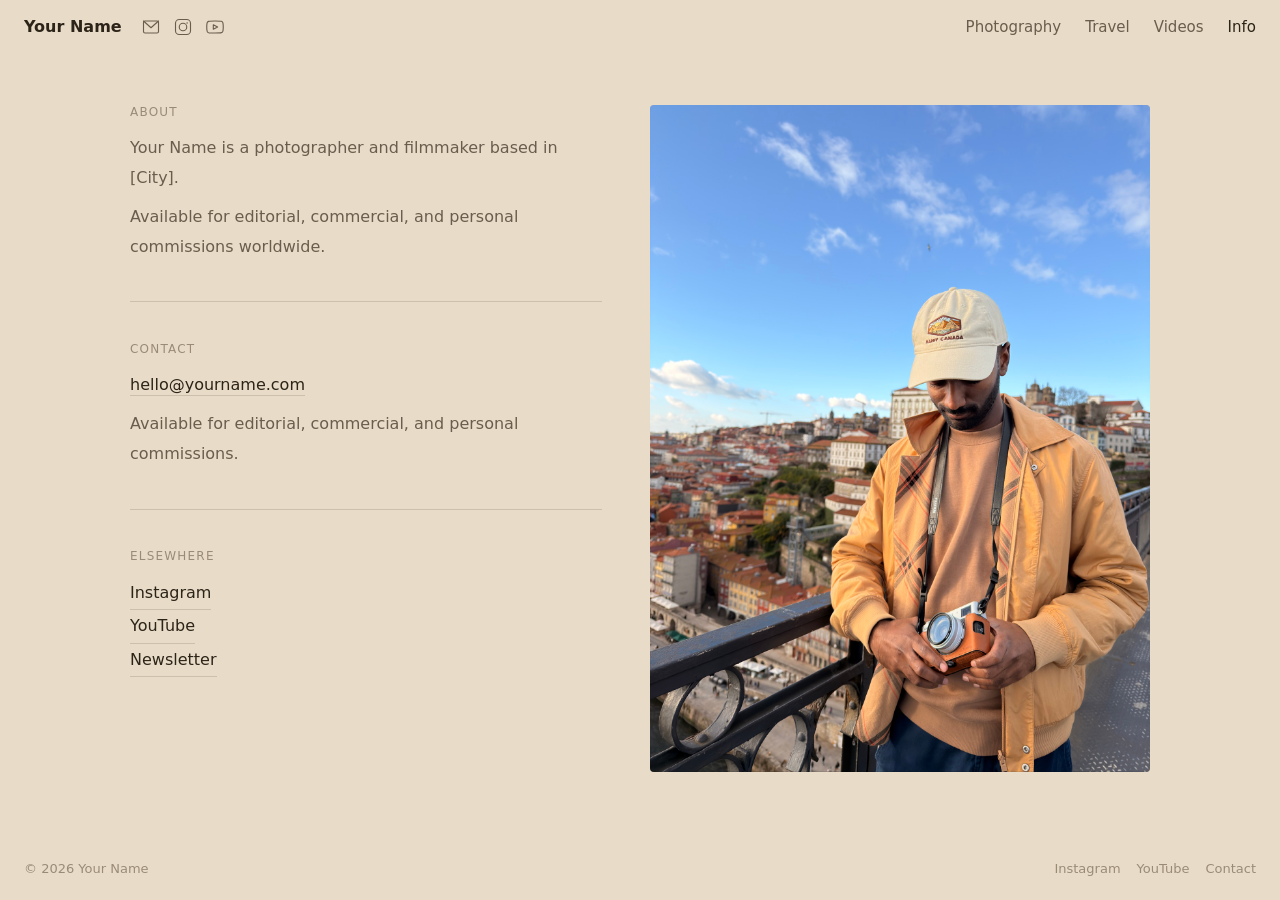
==== info.html @ 9f69a1db "Swap info layout: text left, photo right https://claude.ai/code/session_01G52VGxTsSgMnrUR9wbrgtR" ====
<!DOCTYPE html>
<html lang="en">
<head>
  <meta charset="UTF-8">
  <meta name="viewport" content="width=device-width, initial-scale=1.0">
  <title>Info</title>
  <link rel="stylesheet" href="style.css">
</head>
<body>
  <nav>
    <div class="nav-left">
      <a class="site-name" href="index.html" id="nav-name"></a>
      <div class="nav-icons" id="nav-icons"></div>
    </div>
    <div class="nav-links" id="nav-links"></div>
    <div class="nav-hamburger"><span></span><span></span></div>
  </nav>

  <div class="info-layout">
    <div class="info-content" id="info-content"></div>
    <div class="info-photo" id="info-photo"></div>
  </div>

  <footer>
    <span class="footer-copy" id="footer-copy"></span>
    <div class="footer-links" id="footer-links"></div>
  </footer>

  <script src="config.js"></script>
  <script src="nav.js"></script>
  <script>
    // Nav
    document.getElementById("nav-name").textContent = CONFIG.name;
    const navLinks = document.getElementById("nav-links");
    CONFIG.nav.links.forEach(l => {
      const a = document.createElement("a");
      a.href = l.href;
      a.textContent = l.label;
      navLinks.appendChild(a);
    });

    // Photo
    const photoWrap = document.getElementById("info-photo");
    if (CONFIG.info.portrait) {
      const img = document.createElement("img");
      img.src = CONFIG.info.portrait;
      img.alt = CONFIG.name;
      img.loading = "lazy";
      photoWrap.appendChild(img);
    }

    // Info sections
    const wrap = document.getElementById("info-content");
    const sections = [];

    // About
    sections.push({
      label: "About",
      html: '<div class="info-body">' + CONFIG.info.bio.map(p => '<p>' + p + '</p>').join('') + '</div>'
    });

    // Selected clients
    if (CONFIG.info.clients.length > 0) {
      sections.push({
        label: "Selected clients",
        html: '<ul class="info-list">' + CONFIG.info.clients.map(c =>
          '<li>' + c.name + '<span>' + c.years + '</span></li>'
        ).join('') + '</ul>'
      });
    }

    // Gear
    if (CONFIG.info.gear.length > 0) {
      sections.push({
        label: "Gear",
        html: '<ul class="info-list">' + CONFIG.info.gear.map(g =>
          '<li>' + g + '</li>'
        ).join('') + '</ul>'
      });
    }

    // Contact
    sections.push({
      label: "Contact",
      html: '<div class="info-body"><p><a class="info-link" href="mailto:' + CONFIG.email + '">' + CONFIG.email + '</a></p><p>Available for editorial, commercial, and personal commissions.</p></div>'
    });

    // Elsewhere
    if (CONFIG.info.elsewhere.length > 0) {
      sections.push({
        label: "Elsewhere",
        html: '<ul class="info-list">' + CONFIG.info.elsewhere.map(l =>
          '<li><a class="info-link" href="' + (l.url || '#') + '" target="_blank">' + l.label + '</a></li>'
        ).join('') + '</ul>'
      });
    }

    sections.forEach((s, i) => {
      const section = document.createElement("div");
      section.className = "info-section";
      section.innerHTML = '<div class="info-label">' + s.label + '</div>' + s.html;
      wrap.appendChild(section);

      // Add divider after every section except the last
      if (i < sections.length - 1) {
        const divider = document.createElement("div");
        divider.className = "info-divider";
        wrap.appendChild(divider);
      }
    });

    // Footer
    document.getElementById("footer-copy").textContent = "© " + new Date().getFullYear() + " " + CONFIG.name;
    const footerLinks = document.getElementById("footer-links");
    CONFIG.info.elsewhere.forEach(link => {
      if (!link.url) return;
      const a = document.createElement("a");
      a.href = link.url;
      a.target = "_blank";
      a.textContent = link.label;
      footerLinks.appendChild(a);
    });
    const contactA = document.createElement("a");
    contactA.href = "info.html";
    contactA.textContent = "Contact";
    footerLinks.appendChild(contactA);
  </script>
</body>
</html>
---- style.css ----
*, *::before, *::after { box-sizing: border-box; margin: 0; padding: 0; }

:root {
  --bg: #e8dcc8;
  --text: #2c2418;
  --text-muted: #6b5d4d;
  --text-faint: #9a8b78;
  --border: rgba(44, 36, 24, 0.15);
  --gap: 3px;
  --page-margin: 24px;
  --font: system-ui, -apple-system, sans-serif;
}

html { -webkit-font-smoothing: antialiased; }
body { background: var(--bg); color: var(--text); font-family: var(--font); font-weight: 500; }

/* Nav */
nav {
  display: flex; align-items: center; justify-content: space-between;
  padding: 17px var(--page-margin);
  position: sticky; top: 0; background: var(--bg); z-index: 10;
}
.nav-left { display: flex; align-items: center; gap: 20px; }
.site-name { font-size: 16px; color: var(--text); text-decoration: none; font-weight: 600; }
.nav-icons { display: flex; align-items: center; gap: 14px; }
.nav-icons a { color: var(--text-muted); transition: color 0.1s; display: flex; }
.nav-icons a:hover { color: var(--text); }
.nav-icons svg { width: 18px; height: 18px; }
.nav-links { display: flex; gap: 24px; }
.nav-links a { font-size: 15px; color: var(--text-muted); text-decoration: none; transition: color 0.1s; font-weight: 500; }
.nav-links a:hover, .nav-links a.active { color: var(--text); }
.nav-hamburger { display: none; flex-direction: column; gap: 4px; cursor: pointer; padding: 4px; }
.nav-hamburger span { display: block; width: 18px; height: 0.5px; background: var(--text-muted); }

/* Overview grid */
.photo-grid {
  display: grid;
  grid-template-columns: repeat(3, minmax(0, 1fr));
  gap: var(--gap);
  padding: var(--page-margin);
}
.cell { background: #1a1a1a; overflow: hidden; cursor: pointer; display: block; position: relative; }
.cell:hover { opacity: 0.86; transition: opacity 0.12s; }
.cell img { width: 100%; height: 100%; object-fit: cover; display: block; }
.cell.sq   { aspect-ratio: 1 / 1; }
.cell.tall { aspect-ratio: 2 / 3; grid-row: span 2; }
.cell.wide { grid-column: span 2; aspect-ratio: 3 / 2; }

/* Travel grid */
.travel-grid {
  display: grid;
  grid-template-columns: repeat(4, minmax(0, 1fr));
  gap: var(--gap);
  padding: var(--page-margin);
}
.travel-cell { aspect-ratio: 1 / 1; background: #1a1a1a; overflow: hidden; cursor: pointer; position: relative; }
.travel-cell:hover { opacity: 0.86; transition: opacity 0.12s; }
.travel-cell img { width: 100%; height: 100%; object-fit: cover; display: block; }
.travel-label {
  position: absolute; bottom: 0; left: 0; right: 0;
  padding: 28px 10px 9px;
  background: linear-gradient(transparent, rgba(0, 0, 0, 0.55));
}
.travel-label span { font-size: 14px; color: rgba(255,255,255,0.85); letter-spacing: 0.04em; }

/* Video grid */
.video-grid {
  display: grid;
  grid-template-columns: repeat(2, minmax(0, 1fr));
  gap: 12px; padding: var(--page-margin);
}
.video-card { cursor: pointer; }
.video-card:hover { opacity: 0.86; transition: opacity 0.12s; }
.video-thumb {
  aspect-ratio: 16 / 9; background: #1a1a1a;
  border-radius: 4px; overflow: hidden;
  position: relative; display: flex; align-items: center; justify-content: center;
}
.video-thumb img { width: 100%; height: 100%; object-fit: cover; display: block; }
.play-btn {
  position: absolute; width: 38px; height: 38px; border-radius: 50%;
  background: rgba(255,255,255,0.12); border: 0.5px solid rgba(255,255,255,0.25);
  display: flex; align-items: center; justify-content: center;
}
.play-btn svg { margin-left: 2px; }
.video-meta { padding: 9px 2px 0; }
.video-title { font-size: 16px; color: var(--text); margin-bottom: 3px; }
.video-sub   { font-size: 14px; color: var(--text-muted); }

/* Info page */
.info-layout {
  display: flex; gap: 48px; align-items: flex-start;
  max-width: 1100px; margin: 0 auto; padding: 52px 40px 72px;
}
.info-photo {
  width: 500px; min-width: 500px; aspect-ratio: 3 / 4;
  background: #c9b99a; border-radius: 4px; overflow: hidden;
  position: sticky; top: 80px;
}
.info-photo img { width: 100%; height: 100%; object-fit: cover; display: block; }
.info-content { flex: 1; }
.info-section { margin-bottom: 40px; }
.info-label { font-size: 12px; letter-spacing: 0.1em; text-transform: uppercase; color: var(--text-faint); margin-bottom: 14px; }
.info-body { font-size: 16px; color: var(--text-muted); line-height: 1.85; }
.info-body p { margin-bottom: 10px; }
.info-body p:last-child { margin-bottom: 0; }
.info-list { list-style: none; }
.info-list li { font-size: 16px; color: var(--text-muted); line-height: 1.95; display: flex; justify-content: space-between; gap: 16px; }
.info-list li span { font-size: 14px; color: var(--text-faint); white-space: nowrap; }
.info-link { color: var(--text); text-decoration: none; border-bottom: 0.5px solid var(--border); padding-bottom: 1px; }
.info-link:hover { border-color: var(--text-muted); }
.info-divider { height: 0.5px; background: var(--border); margin-bottom: 40px; }


/* Lightbox */
.lightbox {
  display: none; position: fixed; inset: 0; z-index: 100;
  background: rgba(0,0,0,0.93);
  align-items: center; justify-content: center; flex-direction: column;
  gap: 14px; cursor: pointer;
}
.lightbox.open { display: flex; }
.lightbox img { max-width: 88vw; max-height: 85vh; object-fit: contain; display: block; }
.lightbox-hint { font-size: 13px; color: rgba(255,255,255,0.25); letter-spacing: 0.06em; }

/* Footer */
footer {
  display: flex; justify-content: space-between; align-items: center;
  padding: 14px var(--page-margin); margin-top: var(--gap);
}
.footer-copy { font-size: 13px; color: var(--text-faint); }
.footer-links { display: flex; gap: 16px; }
.footer-links a { font-size: 13px; color: var(--text-faint); text-decoration: none; }
.footer-links a:hover { color: var(--text-muted); }

/* Mobile */
@media (max-width: 640px) {
  nav { padding: 14px 16px; }
  .nav-links { display: none; }
  .nav-links.open {
    display: flex; flex-direction: column;
    position: absolute; top: 48px; left: 0; right: 0;
    background: var(--bg);
    padding: 16px 16px 20px; gap: 16px; z-index: 9;
  }
  .nav-hamburger { display: flex; }
  .photo-grid  { grid-template-columns: repeat(2, minmax(0, 1fr)); }
  .travel-grid { grid-template-columns: repeat(2, minmax(0, 1fr)); }
  .video-grid  { grid-template-columns: 1fr; padding: 14px; }
  .info-layout { flex-direction: column; padding: 36px 16px 56px; }
  .info-photo  { width: 100%; min-width: auto; aspect-ratio: 4 / 3; position: static; }
  footer { padding: 12px 16px; flex-direction: column; gap: 8px; align-items: flex-start; }
}
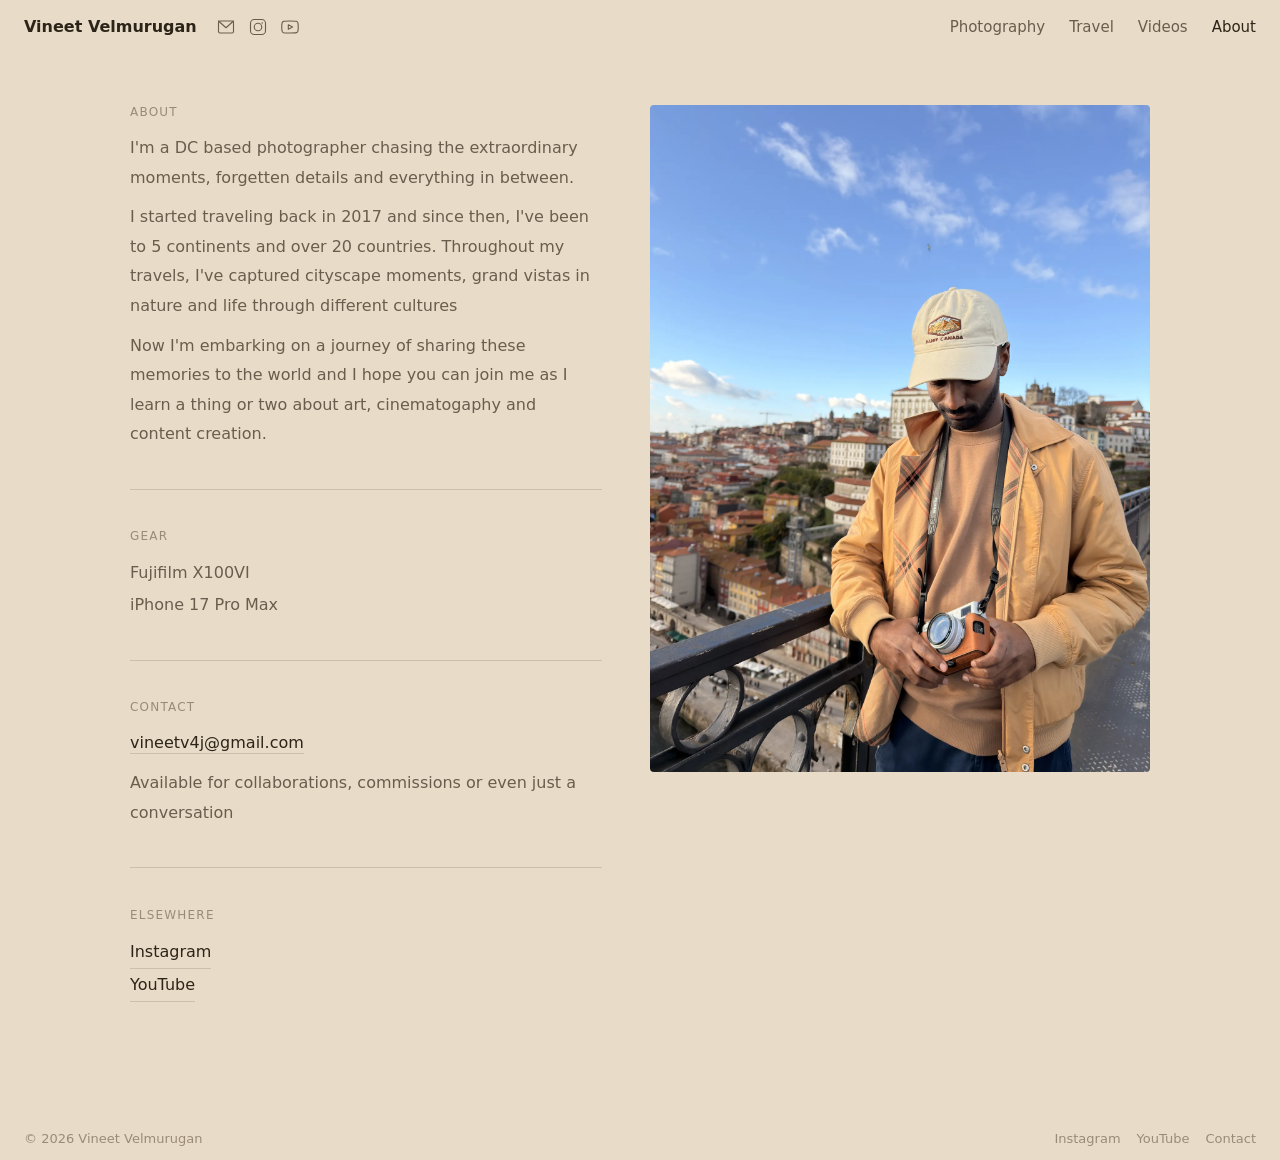
==== commit 5856d356: "test" ====
--- a/info.html
+++ b/info.html
@@ -82,7 +82,7 @@
     // Contact
     sections.push({
       label: "Contact",
-      html: '<div class="info-body"><p><a class="info-link" href="mailto:' + CONFIG.email + '">' + CONFIG.email + '</a></p><p>Available for editorial, commercial, and personal commissions.</p></div>'
+      html: '<div class="info-body"><p><a class="info-link" href="mailto:' + CONFIG.email + '">' + CONFIG.email + '</a></p><p>Available for collaborations, commissions or even just a conversation</p></div>'
     });
 
     // Elsewhere
--- a/style.css
+++ b/style.css
@@ -39,12 +39,9 @@
   gap: var(--gap);
   padding: var(--page-margin);
 }
-.cell { background: #1a1a1a; overflow: hidden; cursor: pointer; display: block; position: relative; }
+.cell { background: #1a1a1a; overflow: hidden; cursor: pointer; display: block; position: relative; aspect-ratio: 1 / 1; }
 .cell:hover { opacity: 0.86; transition: opacity 0.12s; }
 .cell img { width: 100%; height: 100%; object-fit: cover; display: block; }
-.cell.sq   { aspect-ratio: 1 / 1; }
-.cell.tall { aspect-ratio: 2 / 3; grid-row: span 2; }
-.cell.wide { grid-column: span 2; aspect-ratio: 3 / 2; }
 
 /* Travel grid */
 .travel-grid {
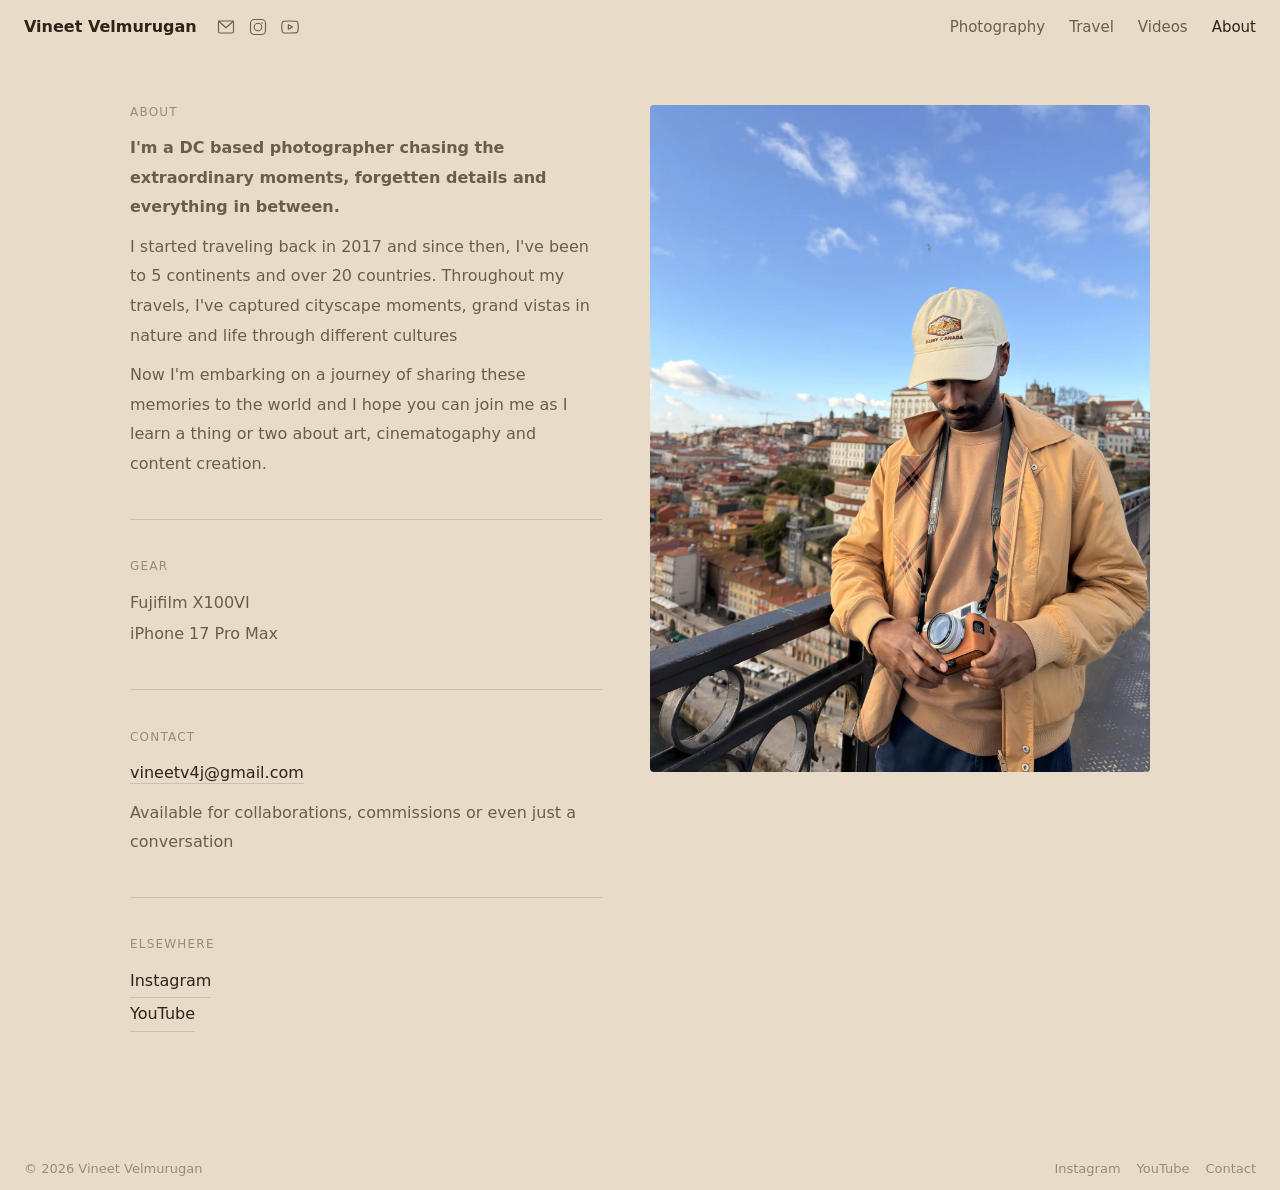
==== commit 9270deae: "Bold first bio line as tagline, fix Contact footer to mailto First paragraph in About section is now" ====
--- a/info.html
+++ b/info.html
@@ -56,7 +56,7 @@
     // About
     sections.push({
       label: "About",
-      html: '<div class="info-body">' + CONFIG.info.bio.map(p => '<p>' + p + '</p>').join('') + '</div>'
+      html: '<div class="info-body">' + CONFIG.info.bio.map((p, i) => i === 0 ? '<p><strong>' + p + '</strong></p>' : '<p>' + p + '</p>').join('') + '</div>'
     });
 
     // Selected clients
@@ -121,7 +121,7 @@
       footerLinks.appendChild(a);
     });
     const contactA = document.createElement("a");
-    contactA.href = "info.html";
+    contactA.href = "mailto:" + CONFIG.email;
     contactA.textContent = "Contact";
     footerLinks.appendChild(contactA);
   </script>
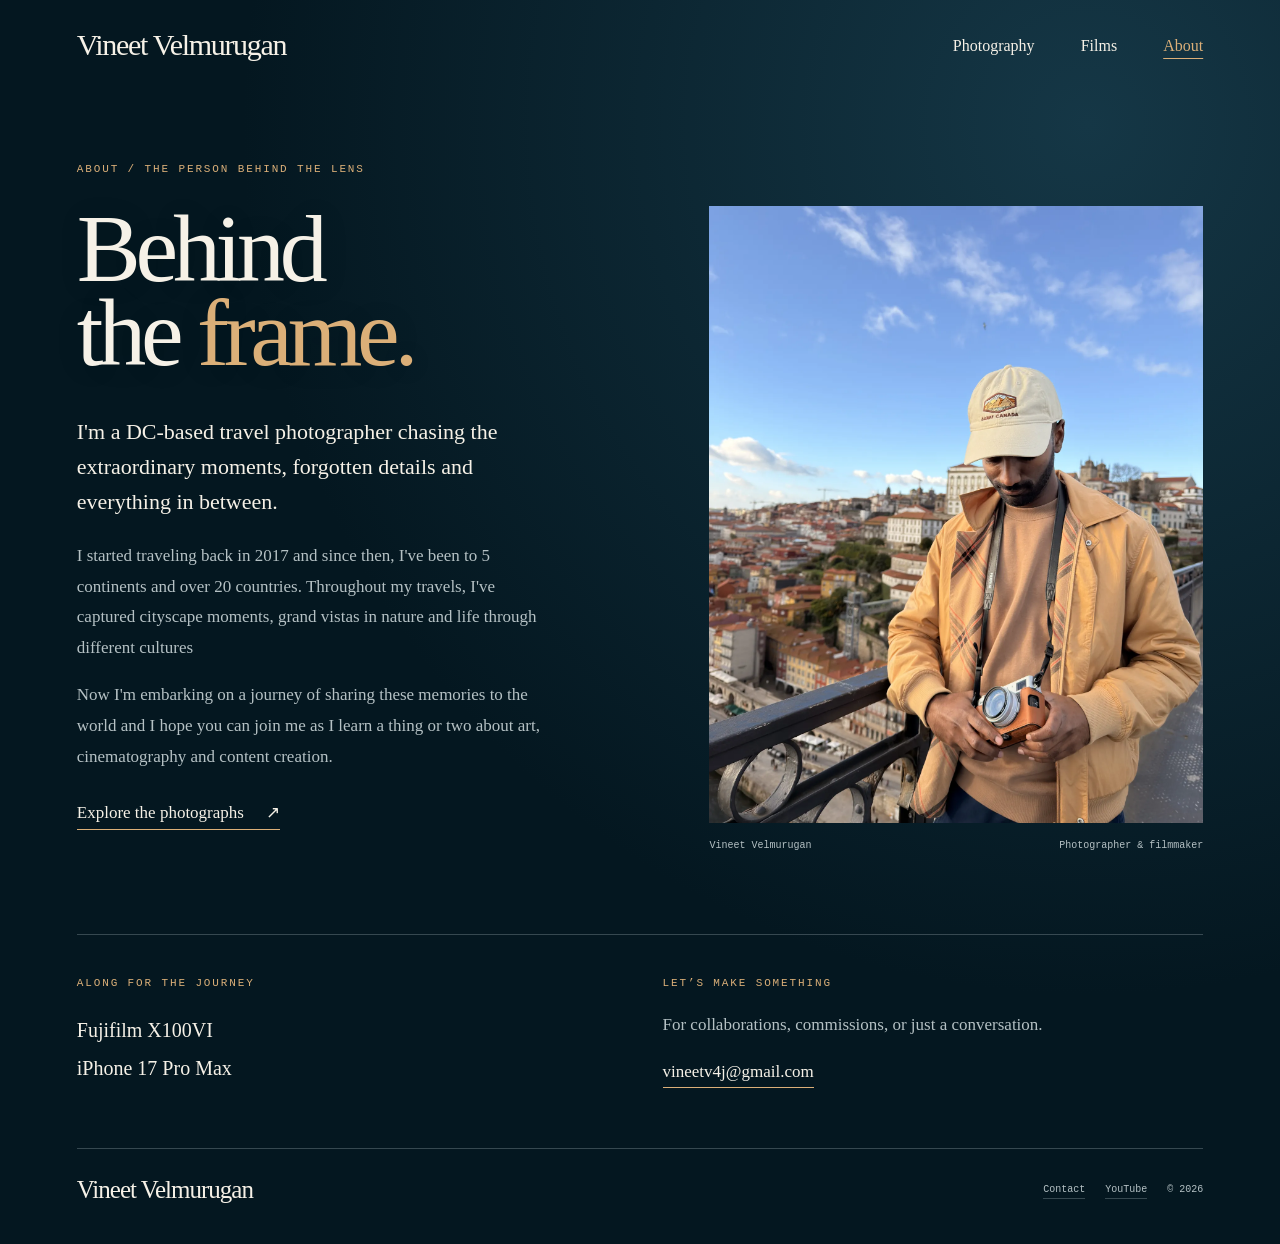
==== commit 7bb639ae: "Redesign About to match cinematic theme and refine light galleries" ====
--- a/info.html
+++ b/info.html
@@ -2,128 +2,42 @@
 <html lang="en">
 <head>
   <meta charset="UTF-8">
-  <meta name="viewport" content="width=device-width, initial-scale=1.0">
-  <title>Info</title>
-  <link rel="stylesheet" href="style.css">
+  <meta name="viewport" content="width=device-width, initial-scale=1">
+  <meta name="theme-color" content="#041720">
+  <meta name="description" content="Meet Vineet Velmurugan, a DC-based travel photographer and filmmaker chasing light around the world.">
+  <title>About — Vineet Velmurugan</title>
+  <link rel="stylesheet" href="light.css">
+  <script src="config.js" defer></script>
+  <script src="about.js" defer></script>
 </head>
-<body>
-  <nav>
-    <div class="nav-left">
-      <a class="site-name" href="index.html" id="nav-name"></a>
-      <div class="nav-icons" id="nav-icons"></div>
-    </div>
-    <div class="nav-links" id="nav-links"></div>
-    <div class="nav-hamburger"><span></span><span></span></div>
-  </nav>
-
-  <div class="info-layout">
-    <div class="info-content" id="info-content"></div>
-    <div class="info-photo" id="info-photo"></div>
-  </div>
-
-  <footer>
-    <span class="footer-copy" id="footer-copy"></span>
-    <div class="footer-links" id="footer-links"></div>
+<body class="about-page">
+  <a class="skip-link" href="#about">Skip to about</a>
+  <header class="site-header">
+    <a class="site-name" id="site-name" href="index.html"></a>
+    <nav class="site-nav" id="site-nav" aria-label="Main navigation"></nav>
+  </header>
+  <main id="about" class="about-main">
+    <section class="about-intro" aria-labelledby="about-title">
+      <div class="about-story">
+        <p class="eyebrow">About / The person behind the lens</p>
+        <h1 id="about-title"><span>Behind</span><span>the <em class="gold-text">frame.</em></span></h1>
+        <div class="about-bio" id="info-content"></div>
+        <a class="about-link" href="index.html#photography">Explore the photographs <span aria-hidden="true">↗</span></a>
+      </div>
+      <figure class="about-portrait" id="info-photo">
+        <figcaption><span id="portrait-name"></span><span>Photographer & filmmaker</span></figcaption>
+      </figure>
+    </section>
+    <section class="about-details" aria-label="Gear and contact">
+      <div><h2 class="eyebrow">Along for the journey</h2><ul class="about-list" id="about-gear"></ul></div>
+      <div><h2 class="eyebrow">Let’s make something</h2><p>For collaborations, commissions, or just a conversation.</p><a class="about-link" id="about-email"></a></div>
+      <div id="about-clients" hidden><h2 class="eyebrow">Selected clients</h2><ul class="about-list" id="client-list"></ul></div>
+    </section>
+  </main>
+  <footer class="site-footer">
+    <a class="footer-name" id="footer-name" href="info.html"></a>
+    <div class="footer-details"><a id="contact-link">Contact</a><a id="youtube-link" target="_blank" rel="noopener noreferrer">YouTube</a><span id="copyright"></span></div>
   </footer>
-
-  <script src="config.js"></script>
-  <script src="nav.js"></script>
-  <script>
-    // Nav
-    document.getElementById("nav-name").textContent = CONFIG.name;
-    const navLinks = document.getElementById("nav-links");
-    CONFIG.nav.links.forEach(l => {
-      const a = document.createElement("a");
-      a.href = l.href;
-      a.textContent = l.label;
-      navLinks.appendChild(a);
-    });
-
-    // Photo
-    const photoWrap = document.getElementById("info-photo");
-    if (CONFIG.info.portrait) {
-      const img = document.createElement("img");
-      img.src = CONFIG.info.portrait;
-      img.alt = CONFIG.name;
-      img.loading = "lazy";
-      photoWrap.appendChild(img);
-    }
-
-    // Info sections
-    const wrap = document.getElementById("info-content");
-    const sections = [];
-
-    // About
-    sections.push({
-      label: "About",
-      html: '<div class="info-body">' + CONFIG.info.bio.map((p, i) => i === 0 ? '<p><strong>' + p + '</strong></p>' : '<p>' + p + '</p>').join('') + '</div>'
-    });
-
-    // Selected clients
-    if (CONFIG.info.clients.length > 0) {
-      sections.push({
-        label: "Selected clients",
-        html: '<ul class="info-list">' + CONFIG.info.clients.map(c =>
-          '<li>' + c.name + '<span>' + c.years + '</span></li>'
-        ).join('') + '</ul>'
-      });
-    }
-
-    // Gear
-    if (CONFIG.info.gear.length > 0) {
-      sections.push({
-        label: "Gear",
-        html: '<ul class="info-list">' + CONFIG.info.gear.map(g =>
-          '<li>' + g + '</li>'
-        ).join('') + '</ul>'
-      });
-    }
-
-    // Contact
-    sections.push({
-      label: "Contact",
-      html: '<div class="info-body"><p><a class="info-link" href="mailto:' + CONFIG.email + '">' + CONFIG.email + '</a></p><p>Available for collaborations, commissions or even just a conversation</p></div>'
-    });
-
-    // Elsewhere
-    if (CONFIG.info.elsewhere.length > 0) {
-      sections.push({
-        label: "Elsewhere",
-        html: '<ul class="info-list">' + CONFIG.info.elsewhere.map(l =>
-          '<li><a class="info-link" href="' + (l.url || '#') + '" target="_blank">' + l.label + '</a></li>'
-        ).join('') + '</ul>'
-      });
-    }
-
-    sections.forEach((s, i) => {
-      const section = document.createElement("div");
-      section.className = "info-section";
-      section.innerHTML = '<div class="info-label">' + s.label + '</div>' + s.html;
-      wrap.appendChild(section);
-
-      // Add divider after every section except the last
-      if (i < sections.length - 1) {
-        const divider = document.createElement("div");
-        divider.className = "info-divider";
-        wrap.appendChild(divider);
-      }
-    });
-
-    // Footer
-    document.getElementById("footer-copy").textContent = "© " + new Date().getFullYear() + " " + CONFIG.name;
-    const footerLinks = document.getElementById("footer-links");
-    CONFIG.info.elsewhere.forEach(link => {
-      if (!link.url) return;
-      const a = document.createElement("a");
-      a.href = link.url;
-      a.target = "_blank";
-      a.textContent = link.label;
-      footerLinks.appendChild(a);
-    });
-    const contactA = document.createElement("a");
-    contactA.href = "mailto:" + CONFIG.email;
-    contactA.textContent = "Contact";
-    footerLinks.appendChild(contactA);
-  </script>
+  <noscript><p class="noscript">Enable JavaScript to read the biography. <a href="mailto:vineetv4j@gmail.com">Contact Vineet</a>.</p></noscript>
 </body>
 </html>
--- a/light.css
+++ b/light.css
@@ -0,0 +1,134 @@
+:root { color-scheme: dark; --bg: #041720; --text: #f6f1e7; --muted: #b5c1c4; --line: #82929966; --gold: #dbaf78; --gutter: clamp(22px, 6vw, 104px); --serif: Georgia, 'Times New Roman', serif; }
+* { box-sizing: border-box; }
+html { scroll-behavior: smooth; }
+body { margin: 0; background: var(--bg); color: var(--text); font-family: var(--serif); -webkit-font-smoothing: antialiased; }
+a { color: inherit; text-decoration: none; }
+button { color: inherit; font: inherit; cursor: pointer; }
+button, a { -webkit-tap-highlight-color: transparent; }
+button:disabled { opacity: .3; cursor: default; }
+button:focus-visible, a:focus-visible, [tabindex]:focus-visible { outline: 2px solid var(--gold); outline-offset: 6px; }
+[hidden] { display: none !important; }
+.sr-only { position: absolute; width: 1px; height: 1px; padding: 0; margin: -1px; overflow: hidden; clip-path: inset(50%); white-space: nowrap; }
+.skip-link { position: fixed; top: 12px; left: 12px; z-index: 30; padding: 14px; background: var(--bg); transform: translateY(-180%); }
+.skip-link:focus { transform: translateY(0); }
+.site-header { position: absolute; inset: 0 0 auto; z-index: 5; display: flex; justify-content: space-between; align-items: center; gap: 24px; padding: 28px var(--gutter); }
+.site-name { font-size: clamp(23px, 2.35vw, 34px); letter-spacing: -.045em; }
+.site-nav { display: flex; align-items: center; gap: clamp(24px, 3.6vw, 56px); font-size: 16px; }
+.site-nav a:hover { text-decoration: underline; text-underline-offset: 7px; }
+.hero { position: relative; min-height: 700px; height: 89svh; max-height: 1100px; display: flex; flex-direction: column; justify-content: flex-end; background: #0e3449; isolation: isolate; }
+.hero-image, .hero-shade { position: absolute; inset: 0; width: 100%; height: 100%; z-index: -2; }
+.hero-image { object-fit: cover; object-position: 50% 43%; }
+.hero-shade { z-index: -1; background: linear-gradient(180deg, #00101d36 0%, transparent 38%, #03192338 55%, var(--bg) 100%); }
+.hero-content { padding: 160px var(--gutter) 37px; }
+h1 { margin: 0; font-size: clamp(72px, 8.2vw, 124px); font-weight: 400; line-height: .88; letter-spacing: -.055em; text-shadow: 0 2px 28px #0002; }
+h1 span { display: block; }
+.hero-content p { font-size: clamp(16px, 1.65vw, 24px); line-height: 1.5; margin: 24px 0 0; }
+.light-tabs { display: grid; grid-template-columns: repeat(5, minmax(0, 1fr)); margin: 0 var(--gutter); padding: 8px 0 16px; scroll-margin-top: 20px; }
+.light-tab { position: relative; display: flex; align-items: center; flex-direction: column; gap: 13px; border: 0; padding: 13px 9px 19px; background: transparent; color: #c7d0d1; }
+.light-tab + .light-tab:before { content: ''; position: absolute; left: 0; top: 22%; height: 42%; width: 1px; background: var(--line); }
+.light-tab svg { width: 38px; height: 32px; color: var(--gold); }
+.light-tab span { font: 11px/1.4 ui-monospace, SFMono-Regular, Consolas, monospace; letter-spacing: .19em; text-transform: uppercase; }
+.light-tab[aria-selected=true] { color: var(--text); }
+.light-tab[aria-selected=true]:after { content: ''; position: absolute; bottom: 3px; width: 68%; height: 2px; background: var(--text); }
+.light-tab[aria-selected=true] svg { color: var(--text); }
+.gallery-section { margin: 0 var(--gutter); padding-top: 20px; }
+.gallery-track { --photo-height: clamp(270px, 29vw, 420px); display: flex; align-items: start; gap: 18px; overflow-x: auto; overscroll-behavior-x: contain; scroll-snap-type: x mandatory; padding: 0 0 13px; scrollbar-width: thin; scrollbar-color: #536b75 transparent; }
+.photo-card { flex: 0 0 auto; width: calc(var(--photo-height) * var(--ratio)); max-width: 85vw; margin: 0; scroll-snap-align: start; }
+.photo-button { display: block; width: 100%; padding: 0; background: #102a34; border: 0; text-align: left; }
+.photo-button img { width: 100%; height: var(--photo-height); display: block; object-fit: cover; }
+.photo-button:hover { opacity: .9; }
+.photo-card figcaption { padding: 10px 2px 0; font-size: 17px; }
+.gallery-controls { display: flex; justify-content: flex-end; align-items: center; gap: 14px; margin: 9px 0 30px; min-height: 46px; }
+.gallery-counter, #viewer-counter { font: 11px ui-monospace, SFMono-Regular, Consolas, monospace; letter-spacing: .08em; margin-right: 8px; }
+.round-button { background: transparent; border: 1px solid #c4ccce; width: 44px; height: 44px; border-radius: 50%; display: inline-flex; align-items: center; justify-content: center; font: 23px Georgia, serif; flex-shrink: 0; }
+.round-button:hover:not(:disabled) { background: #ffffff12; }
+.empty-gallery { padding: 70px var(--gutter); color: var(--muted); }
+.films-section { margin: 0 var(--gutter); padding: 28px 0 38px; border-top: 1px solid var(--line); scroll-margin-top: 25px; }
+.section-heading { display: flex; justify-content: space-between; align-items: baseline; gap: 20px; margin-bottom: 22px; }
+h2 { font: 400 clamp(30px, 3vw, 44px)/1.1 var(--serif); letter-spacing: -.035em; margin: 0; }
+.section-heading a { font-size: 15px; color: #d1d8d8; }
+.section-heading a:hover { text-decoration: underline; text-underline-offset: 5px; }
+.film-grid { display: grid; grid-template-columns: repeat(3, minmax(0, 1fr)); gap: 20px; }
+.film-card { display: block; min-width: 0; }
+.film-poster { position: relative; overflow: hidden; aspect-ratio: 16 / 10; background: #153643; }
+.film-poster img { position: absolute; width: 100%; height: 100%; object-fit: cover; filter: brightness(1.12) saturate(1.08); }
+.film-poster:after { position: absolute; content: ''; inset: 0; background: linear-gradient(transparent 55%, #00101966); }
+.film-location { position: absolute; z-index: 1; bottom: 48px; left: 15px; right: 15px; text-align: center; text-shadow: 0 1px 6px #000; font: 16px var(--serif); text-transform: uppercase; letter-spacing: .18em; }
+.play-icon { z-index: 1; position: absolute; bottom: 12px; left: calc(50% - 15px); width: 30px; height: 30px; border: 1px solid white; border-radius: 50%; display: grid; place-items: center; }
+.play-icon svg { width: 12px; height: 12px; margin-left: 2px; }
+.film-card:hover .film-poster img { filter: brightness(1.2) saturate(1.08); }
+.film-meta { display: flex; justify-content: space-between; gap: 15px; color: var(--muted); margin-top: 11px; font: 11px/1.6 ui-monospace, SFMono-Regular, Consolas, monospace; }
+.film-runtime { flex-shrink: 0; }
+.site-footer { display: flex; justify-content: space-between; gap: 25px; margin: 0 var(--gutter); padding: 27px 0 40px; border-top: 1px solid var(--line); }
+.footer-name { font-size: 25px; letter-spacing: -.04em; }
+.footer-details { display: flex; flex-wrap: wrap; align-items: center; justify-content: flex-end; gap: 20px; font: 10px/1.6 ui-monospace, SFMono-Regular, Consolas, monospace; color: var(--muted); }
+.footer-details a { border-bottom: 1px solid var(--line); }
+.photo-viewer { position: fixed; inset: 0; width: 100%; height: 100%; max-width: none; max-height: none; margin: 0; border: 0; padding: 65px max(22px, 5vw) 24px; background: #020d13f7; color: var(--text); }
+.photo-viewer[open] { display: flex; flex-direction: column; }
+.photo-viewer::backdrop { background: #020d13; }
+.viewer-close { position: absolute; right: 22px; top: 14px; z-index: 2; }
+.viewer-stage { flex: 1; min-height: 0; display: grid; place-items: center; }
+.viewer-stage img { display: block; max-width: 100%; max-height: calc(100svh - 160px); object-fit: contain; }
+.viewer-bottom { display: flex; gap: 20px; align-items: center; justify-content: space-between; padding-top: 16px; }
+.viewer-bottom p { max-width: 65ch; font-size: 15px; line-height: 1.5; }
+.viewer-controls { display: flex; align-items: center; gap: 16px; }
+.noscript { padding: 30px var(--gutter); }
+.noscript a { text-decoration: underline; }
+@media (min-width: 1700px) { .gallery-track { --photo-height: 440px; } }
+@media (max-width: 700px) {
+ .site-header { padding: 23px var(--gutter); flex-wrap: wrap; gap: 18px; }
+ .site-nav { gap: 26px; font-size: 14px; }
+ .hero { height: 85svh; min-height: 670px; max-height: 850px; }
+ .hero-image { object-position: 56% 40%; }
+ .hero-content { padding-bottom: 26px; }
+ h1 { font-size: clamp(66px, 13vw, 91px); }
+ .hero-content p { max-width: 29ch; }
+ .light-tabs { margin: 0 12px; }
+ .light-tab { padding: 10px 5px 18px; gap: 9px; }
+ .light-tab svg { width: 29px; height: 28px; }
+ .light-tab span { font-size: 9px; letter-spacing: .09em; max-width: 11ch; }
+ .light-tab[aria-selected=true]:after { width: 80%; }
+ .gallery-track { --photo-height: 290px; gap: 12px; }
+ .photo-card { max-width: 82vw; }
+ .gallery-controls { margin: 12px 0 24px; }
+ .section-heading { align-items: flex-start; flex-direction: column; gap: 12px; }
+ .film-grid { grid-template-columns: 1fr; gap: 26px; }
+ .film-poster { aspect-ratio: 16/9; }
+ .film-location { font-size: 20px; bottom: 60px; }
+ .play-icon { bottom: 17px; }
+ .site-footer { flex-direction: column; }
+ .footer-details { justify-content: flex-start; gap: 14px; }
+ .viewer-bottom { flex-direction: column; gap: 3px; }
+ .viewer-bottom p { margin: 8px 0; font-size: 13px; text-align: center; }
+ .viewer-stage img { max-height: calc(100svh - 230px); }
+}
+@media (prefers-reduced-motion: reduce) { html { scroll-behavior: auto; } }
+
+.gold-text { color: var(--gold); font-style: normal; }
+.about-page { background: radial-gradient(ellipse at 85% 10%, #153746 0, transparent 55%), var(--bg); }
+.about-page .site-header { position: relative; }
+.site-nav a[aria-current=page] { color: var(--gold); text-decoration: underline; text-underline-offset: 7px; }
+.about-main { margin: 0 var(--gutter); }
+.about-intro { display: grid; grid-template-columns: 1.1fr 1fr; gap: clamp(40px, 7vw, 110px); align-items: start; padding: 70px 0 80px; }
+.eyebrow { font: 11px/1.6 ui-monospace, SFMono-Regular, Consolas, monospace; letter-spacing: .17em; text-transform: uppercase; color: var(--gold); margin: 0 0 28px; }
+.about-story h1 { font-size: clamp(68px, 7.5vw, 112px); }
+.about-bio { max-width: 55ch; margin: 38px 0 26px; color: var(--muted); font-size: 17px; line-height: 1.8; }
+.about-bio p:first-child { color: var(--text); font-size: 22px; line-height: 1.6; }
+.about-link { display: inline-block; color: var(--text); font-size: 17px; line-height: 1.8; border-bottom: 1px solid var(--gold); overflow-wrap: anywhere; }
+.about-link:hover { color: var(--gold); }
+.about-link span { margin-left: 18px; }
+.about-portrait { margin: 0; padding-top: 45px; }
+.about-portrait img { width: 100%; aspect-ratio: 4 / 5; object-fit: cover; display: block; }
+.about-portrait figcaption { display: flex; justify-content: space-between; flex-wrap: wrap; gap: 8px; padding-top: 15px; color: var(--muted); font: 10px/1.6 ui-monospace, SFMono-Regular, Consolas, monospace; }
+.about-details { display: grid; grid-template-columns: 1fr 1fr; gap: 45px; border-top: 1px solid var(--line); padding: 40px 0 60px; }
+.about-details .eyebrow { margin-bottom: 18px; }
+.about-details p { color: var(--muted); font-size: 17px; line-height: 1.7; }
+.about-list { list-style: none; padding: 0; margin: 0; font-size: 20px; line-height: 1.9; }
+@media (max-width: 700px) {
+ .about-intro { grid-template-columns: 1fr; gap: 36px; padding: 45px 0; }
+ .about-story h1 { font-size: clamp(64px, 14vw, 92px); }
+ .about-bio { font-size: 16px; margin-top: 28px; }
+ .about-bio p:first-child { font-size: 20px; }
+ .about-portrait { padding-top: 0; }
+ .about-details { grid-template-columns: 1fr; gap: 32px; padding: 32px 0 45px; }
+}
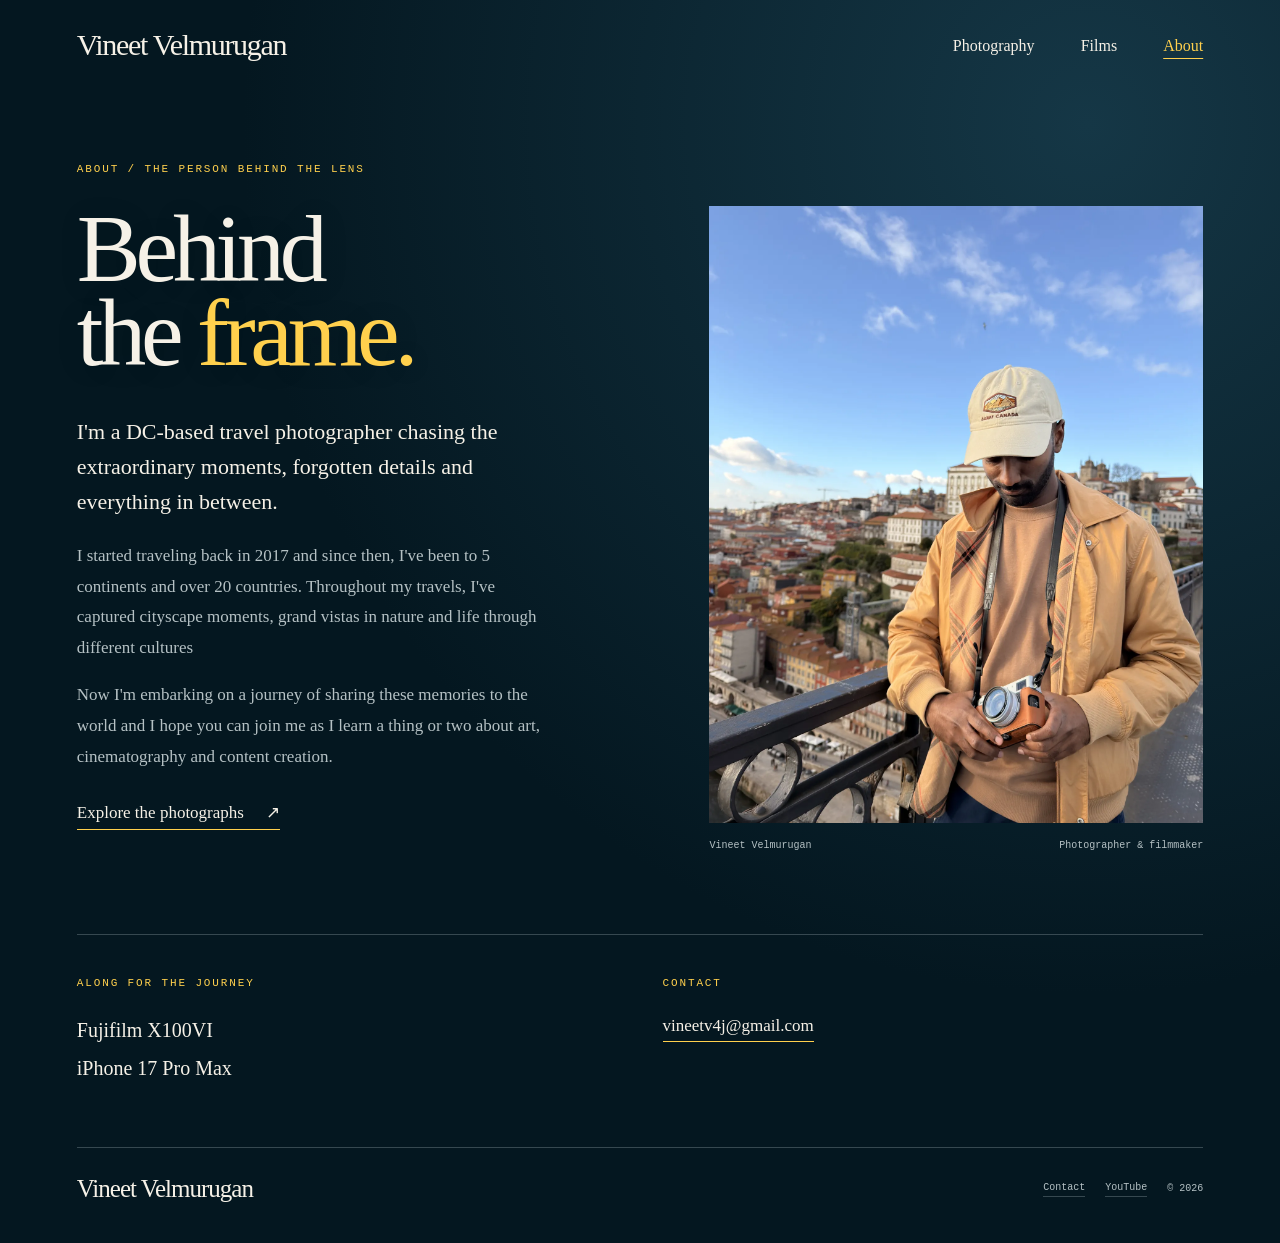
==== commit 9806bea1: "Simplify About contact and remove Films closing section" ====
--- a/info.html
+++ b/info.html
@@ -30,7 +30,7 @@
     </section>
     <section class="about-details" aria-label="Gear and contact">
       <div><h2 class="eyebrow">Along for the journey</h2><ul class="about-list" id="about-gear"></ul></div>
-      <div><h2 class="eyebrow">Let’s make something</h2><p>For collaborations, commissions, or just a conversation.</p><a class="about-link" id="about-email"></a></div>
+      <div><h2 class="eyebrow">Contact</h2><a class="about-link" id="about-email"></a></div>
       <div id="about-clients" hidden><h2 class="eyebrow">Selected clients</h2><ul class="about-list" id="client-list"></ul></div>
     </section>
   </main>
--- a/light.css
+++ b/light.css
@@ -1,4 +1,4 @@
-:root { color-scheme: dark; --bg: #041720; --text: #f6f1e7; --muted: #b5c1c4; --line: #82929966; --gold: #dbaf78; --gutter: clamp(22px, 6vw, 104px); --serif: Georgia, 'Times New Roman', serif; }
+:root { color-scheme: dark; --bg: #041720; --text: #f6f1e7; --muted: #b5c1c4; --line: #82929966; --gold: #ffd04d; --gutter: clamp(22px, 6vw, 104px); --serif: Georgia, 'Times New Roman', serif; }
 * { box-sizing: border-box; }
 html { scroll-behavior: smooth; }
 body { margin: 0; background: var(--bg); color: var(--text); font-family: var(--serif); -webkit-font-smoothing: antialiased; }
@@ -105,8 +105,8 @@
 @media (prefers-reduced-motion: reduce) { html { scroll-behavior: auto; } }
 
 .gold-text { color: var(--gold); font-style: normal; }
-.about-page { background: radial-gradient(ellipse at 85% 10%, #153746 0, transparent 55%), var(--bg); }
-.about-page .site-header { position: relative; }
+.about-page, .videos-page { background: radial-gradient(ellipse at 85% 10%, #153746 0, transparent 55%), var(--bg); }
+.about-page .site-header, .videos-page .site-header { position: relative; }
 .site-nav a[aria-current=page] { color: var(--gold); text-decoration: underline; text-underline-offset: 7px; }
 .about-main { margin: 0 var(--gutter); }
 .about-intro { display: grid; grid-template-columns: 1.1fr 1fr; gap: clamp(40px, 7vw, 110px); align-items: start; padding: 70px 0 80px; }
@@ -132,3 +132,28 @@
  .about-portrait { padding-top: 0; }
  .about-details { grid-template-columns: 1fr; gap: 32px; padding: 32px 0 45px; }
 }
+
+.videos-main { margin: 0 var(--gutter); }
+.videos-intro { display: grid; grid-template-columns: 1.2fr 1fr; gap: 50px; align-items: end; padding: 70px 0 64px; }
+.videos-intro h1 { font-size: clamp(68px, 7.5vw, 112px); }
+.videos-intro-copy { max-width: 38ch; justify-self: end; padding-bottom: 6px; }
+.videos-intro-copy p { color: var(--muted); font-size: 20px; line-height: 1.7; margin: 0 0 24px; }
+.films-library { padding-bottom: 55px; scroll-margin-top: 25px; }
+.films-library .film-grid { grid-template-columns: repeat(2, minmax(0, 1fr)); gap: 42px 26px; }
+.films-library .film-card:first-child { grid-column: 1 / -1; }
+.films-library .film-poster { aspect-ratio: 16 / 9; }
+.films-library .film-card:first-child .film-poster { aspect-ratio: 2.15; }
+.films-library .film-location { font-size: clamp(22px, 3vw, 44px); bottom: 72px; }
+.films-library .play-icon { width: 40px; height: 40px; left: calc(50% - 20px); bottom: 19px; border-color: var(--gold); color: var(--gold); background: #04172066; }
+.films-library .film-meta { margin-top: 16px; align-items: baseline; font: 20px/1.5 var(--serif); color: var(--text); }
+.films-library .film-runtime { color: var(--gold); font: 12px ui-monospace, SFMono-Regular, Consolas, monospace; }
+@media (max-width: 700px) {
+ .videos-intro { grid-template-columns: 1fr; padding: 45px 0 38px; gap: 30px; }
+ .videos-intro h1 { font-size: clamp(64px, 14vw, 92px); }
+ .videos-intro-copy { justify-self: start; }
+ .videos-intro-copy p { font-size: 18px; }
+ .films-library .film-grid { grid-template-columns: 1fr; gap: 32px; }
+ .films-library .film-card:first-child .film-poster { aspect-ratio: 16 / 9; }
+ .films-library .film-location { font-size: 22px; }
+ .films-library .film-meta { font-size: 17px; }
+}
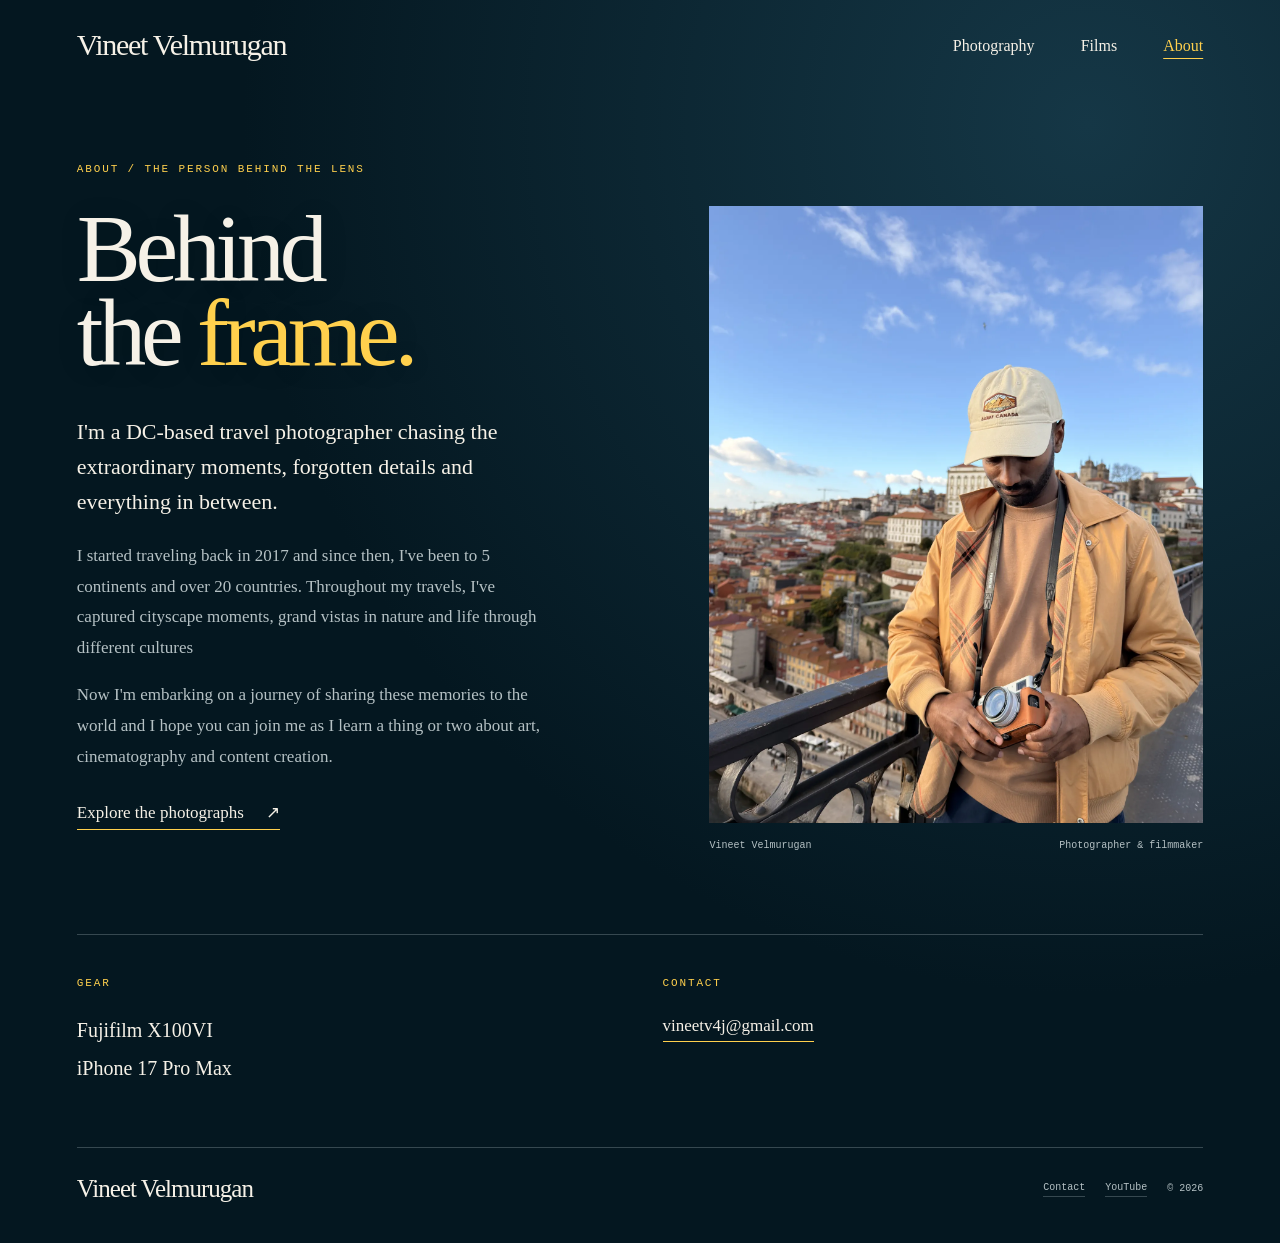
==== commit 4ca41466: "Add 17 new travel photos to light galleries and rename Gear section" ====
--- a/info.html
+++ b/info.html
@@ -29,7 +29,7 @@
       </figure>
     </section>
     <section class="about-details" aria-label="Gear and contact">
-      <div><h2 class="eyebrow">Along for the journey</h2><ul class="about-list" id="about-gear"></ul></div>
+      <div><h2 class="eyebrow">Gear</h2><ul class="about-list" id="about-gear"></ul></div>
       <div><h2 class="eyebrow">Contact</h2><a class="about-link" id="about-email"></a></div>
       <div id="about-clients" hidden><h2 class="eyebrow">Selected clients</h2><ul class="about-list" id="client-list"></ul></div>
     </section>
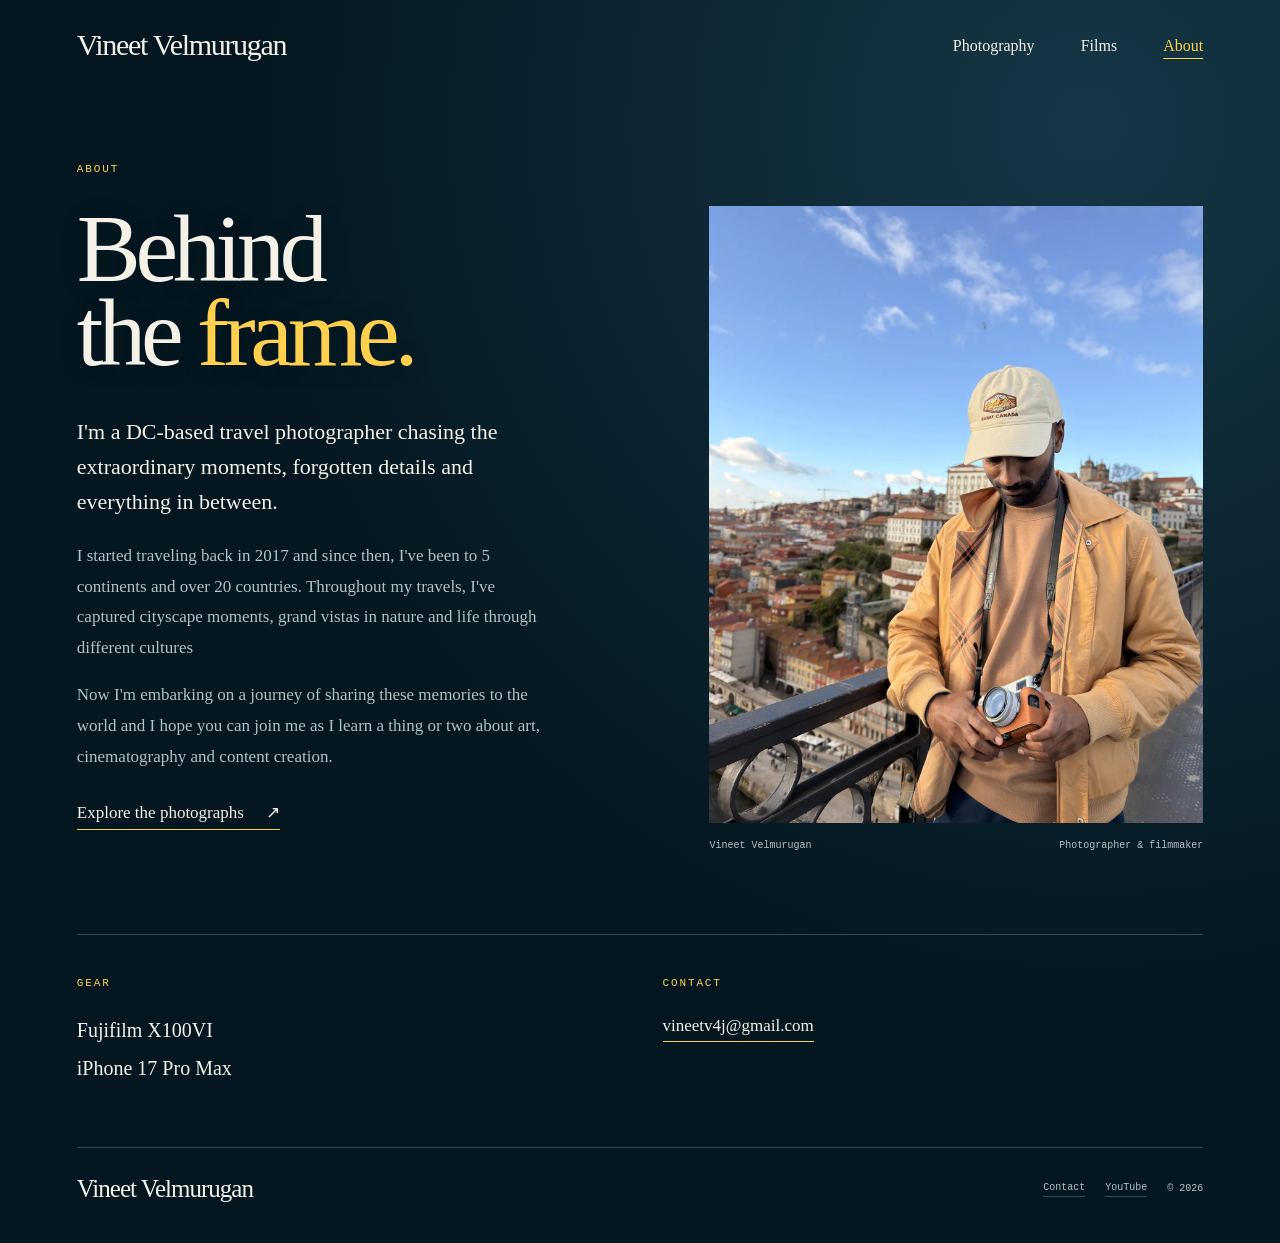
==== commit 855d9d14: "Simplify About page label" ====
--- a/info.html
+++ b/info.html
@@ -19,7 +19,7 @@
   <main id="about" class="about-main">
     <section class="about-intro" aria-labelledby="about-title">
       <div class="about-story">
-        <p class="eyebrow">About / The person behind the lens</p>
+        <p class="eyebrow">About</p>
         <h1 id="about-title"><span>Behind</span><span>the <em class="gold-text">frame.</em></span></h1>
         <div class="about-bio" id="info-content"></div>
         <a class="about-link" href="index.html#photography">Explore the photographs <span aria-hidden="true">↗</span></a>
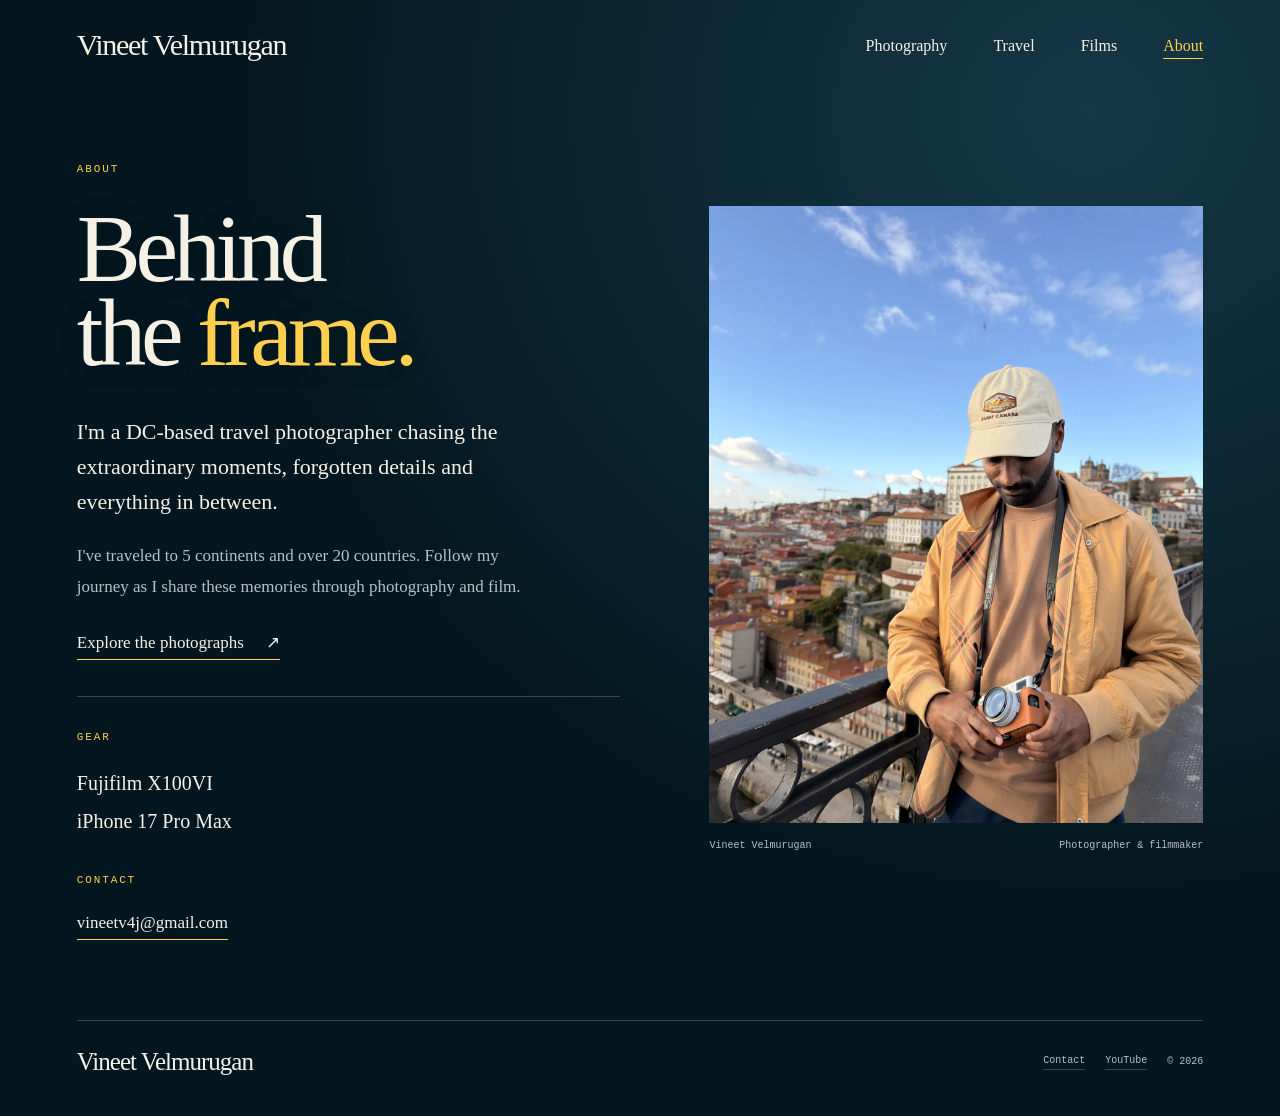
==== commit a72abbfd: "Fit postcard captions on one line and stack About details" ====
--- a/info.html
+++ b/info.html
@@ -23,15 +23,16 @@
         <h1 id="about-title"><span>Behind</span><span>the <em class="gold-text">frame.</em></span></h1>
         <div class="about-bio" id="info-content"></div>
         <a class="about-link" href="index.html#photography">Explore the photographs <span aria-hidden="true">↗</span></a>
+
+        <section class="about-details" aria-label="Gear and contact">
+          <div><h2 class="eyebrow">Gear</h2><ul class="about-list" id="about-gear"></ul></div>
+          <div><h2 class="eyebrow">Contact</h2><a class="about-link" id="about-email"></a></div>
+          <div id="about-clients" hidden><h2 class="eyebrow">Selected clients</h2><ul class="about-list" id="client-list"></ul></div>
+        </section>
       </div>
       <figure class="about-portrait" id="info-photo">
         <figcaption><span id="portrait-name"></span><span>Photographer & filmmaker</span></figcaption>
       </figure>
-    </section>
-    <section class="about-details" aria-label="Gear and contact">
-      <div><h2 class="eyebrow">Gear</h2><ul class="about-list" id="about-gear"></ul></div>
-      <div><h2 class="eyebrow">Contact</h2><a class="about-link" id="about-email"></a></div>
-      <div id="about-clients" hidden><h2 class="eyebrow">Selected clients</h2><ul class="about-list" id="client-list"></ul></div>
     </section>
   </main>
   <footer class="site-footer">
--- a/light.css
+++ b/light.css
@@ -120,7 +120,7 @@
 .about-portrait { margin: 0; padding-top: 45px; }
 .about-portrait img { width: 100%; aspect-ratio: 4 / 5; object-fit: cover; display: block; }
 .about-portrait figcaption { display: flex; justify-content: space-between; flex-wrap: wrap; gap: 8px; padding-top: 15px; color: var(--muted); font: 10px/1.6 ui-monospace, SFMono-Regular, Consolas, monospace; }
-.about-details { display: grid; grid-template-columns: 1fr 1fr; gap: 45px; border-top: 1px solid var(--line); padding: 40px 0 60px; }
+.about-details { display: grid; grid-template-columns: 1fr; gap: 32px; margin-top: 36px; border-top: 1px solid var(--line); padding: 32px 0 0; }
 .about-details .eyebrow { margin-bottom: 18px; }
 .about-details p { color: var(--muted); font-size: 17px; line-height: 1.7; }
 .about-list { list-style: none; padding: 0; margin: 0; font-size: 20px; line-height: 1.9; }
@@ -130,7 +130,7 @@
  .about-bio { font-size: 16px; margin-top: 28px; }
  .about-bio p:first-child { font-size: 20px; }
  .about-portrait { padding-top: 0; }
- .about-details { grid-template-columns: 1fr; gap: 32px; padding: 32px 0 45px; }
+
 }
 
 .videos-main { margin: 0 var(--gutter); }
